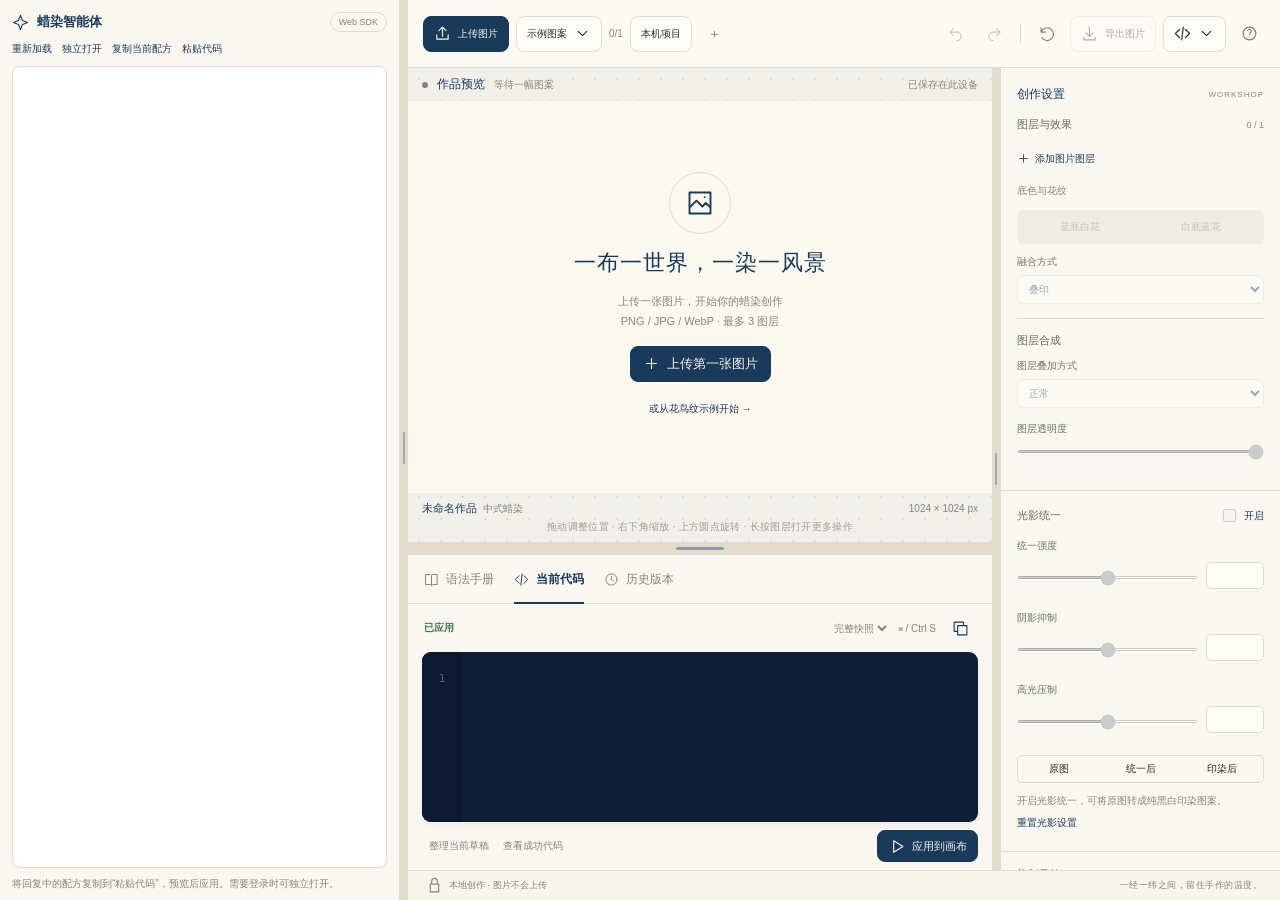
==== engine/batik_compiler.html @ e0a74988 "first commit" ====
<!doctype html>
<html lang="zh-CN"><head><meta charset="utf-8"><meta name="viewport" content="width=device-width,initial-scale=1"><title>蜡染单图编译器 · BatikScript</title><link rel="icon" href="../web/assets/favicon.svg" type="image/svg+xml"><link rel="stylesheet" href="../web/style.css"></head><body data-entry="single"><div id="app"><p class="boot">正在铺开画布…</p></div><noscript>请开启 JavaScript。</noscript><script src="../shared/registry.js"></script><script src="../shared/parser.js"></script><script src="../shared/renderer-legacy.js"></script><script src="../shared/renderer.js"></script><script src="../shared/formatter.js"></script><script src="../shared/storage.js"></script><script src="../shared/ai-adapter.js"></script><script src="../web/workshop-controls.js"></script><script src="../web/app.js"></script></body></html>
---- web/style.css ----
:root{--indigo:#1a3a5c;--indigo-light:#2c5282;--indigo-dark:#0f1e36;--cream:#f7f3e9;--paper:#f5f0e8;--earth:#e8dcc4;--bg-soft:#faf7f1;--line:#e3dccd;--ink:#2a2a28;--muted:#8a8578;--ok:#3d7a4a;--warn:#a86c20;--err:#b3413a;font-family:"Noto Sans SC","PingFang SC","Microsoft YaHei",sans-serif;color:var(--ink);font-size:13px;background:var(--bg-soft)}*{box-sizing:border-box}body{margin:0}button,input,textarea,select{font:inherit}button{cursor:pointer}button,a,input,textarea,select{outline-offset:4px}button:focus-visible,a:focus-visible,input:focus-visible,textarea:focus-visible,select:focus-visible{outline:2px solid #4f86ae}button:disabled{opacity:.38;cursor:not-allowed}button{color:inherit;border:0;background:none;transition:background .15s,color .15s}button:hover:not(:disabled){background:#e9e6dc}svg.icon{width:17px;height:17px;fill:none;stroke:currentColor;stroke-width:1.6;stroke-linecap:round;stroke-linejoin:round;flex:none}h1,h2,h3,p{margin:0}button.primary,.primary{background:var(--indigo);color:var(--cream);border-radius:8px}button.primary:hover:not(:disabled){background:var(--indigo-light)}.btn{display:inline-flex;align-items:center;justify-content:center;gap:7px;min-height:36px;padding:0 12px;border:1px solid var(--line);border-radius:8px;background:#fffdf8;white-space:nowrap}.btn.primary{border-color:var(--indigo)}.icon-btn{display:inline-flex;align-items:center;justify-content:center;width:32px;height:32px;border-radius:7px;color:var(--indigo)}.muted{color:var(--muted)}.eyebrow{font-size:10px;letter-spacing:2px;text-transform:uppercase;color:var(--muted)}.badge{display:inline-flex;gap:5px;align-items:center;font-size:10px;padding:4px 8px;border:1px solid var(--line);border-radius:99px;white-space:nowrap}.dot{display:inline-block;width:6px;height:6px;border-radius:50%;background:currentColor}.success{color:var(--ok)}.warning{color:var(--warn)}.danger{color:var(--err)}[hidden]{display:none!important}#app{height:100dvh;min-height:640px;display:flex;overflow:hidden}.boot{padding:40px}.left{width:40%;min-width:400px;max-width:560px;display:flex;flex-direction:column;border-right:1px solid var(--line);background:var(--bg-soft);z-index:2}.brand{height:99px;min-height:99px;padding:22px 26px;display:flex;gap:13px;align-items:center;background:var(--cream);border-bottom:1px solid var(--line)}.brand-seal{width:46px;height:46px;display:grid;place-items:center;border-radius:11px;background:var(--indigo);color:var(--cream);font:30px "Noto Serif SC","Songti SC",serif;position:relative}.brand-seal:after{content:"";position:absolute;inset:5px;border:1px solid #ffffff40;border-radius:7px}.brand h1{font:600 21px "Noto Serif SC","Songti SC",serif;letter-spacing:1.5px;color:var(--indigo)}.brand p{font-size:10px;letter-spacing:1.3px;margin-top:7px;color:var(--muted)}.brand .icon-btn{margin-left:auto}.assistant{height:299px;min-height:230px;max-height:40vh;display:flex;flex-direction:column;padding:18px 24px 14px;border-bottom:1px solid var(--line)}.section-heading{display:flex;align-items:center;justify-content:space-between;gap:10px}.section-heading h2{font-size:13px;font-weight:600;display:flex;gap:8px;align-items:center;color:var(--indigo)}.section-heading .badge{font-size:9px;color:var(--muted)}.chat{overflow:auto;flex:1;padding:16px 0 9px;scrollbar-width:thin}.welcome{display:flex;gap:10px}.avatar{width:25px;height:25px;flex:none;background:#e4e9eb;border-radius:7px;display:grid;place-items:center;color:var(--indigo)}.welcome h3{font-family:"Songti SC",serif;font-size:17px;letter-spacing:1px;color:var(--indigo);margin-bottom:7px}.welcome p{font-size:12px;line-height:1.85;color:#777366;max-width:330px}.quick-prompts{display:flex;gap:6px;flex-wrap:wrap;margin-top:11px}.chip{font-size:11px;background:#f0ede4;border:1px solid var(--line);border-radius:6px;padding:6px 9px;color:var(--indigo)}.chat-message{padding:10px 12px;margin:8px 0;background:var(--paper);border-radius:12px 12px 12px 3px;line-height:1.7;font-size:12px;white-space:pre-wrap;overflow-wrap:anywhere}.chat-message.user{background:var(--indigo);color:#fff;margin-left:35px;border-radius:12px 12px 3px 12px}.chat-code{font-family:monospace;background:var(--indigo-dark);color:#9fe0b8;padding:10px;border-radius:6px;white-space:pre-wrap;margin:7px 0}.chat-input{display:flex;align-items:center;gap:7px;border:1px solid var(--line);border-radius:9px;background:#fffdf8;padding:5px 6px 5px 12px}.chat-input input{min-width:0;flex:1;border:0;background:transparent;font-size:11px;height:28px;color:var(--ink)}.chat-input input::placeholder{color:#aaa596}.chat-input .send{width:29px;height:29px;display:grid;place-items:center;border-radius:7px;background:var(--indigo);color:#fff}.paste-link{font-size:10px;color:var(--indigo);white-space:nowrap;border-left:1px solid var(--line);padding:5px 9px}.language-panel{min-height:0;flex:1;display:flex;flex-direction:column}.tabs{display:flex;gap:21px;padding:0 24px;border-bottom:1px solid var(--line);min-height:49px}.tab{padding:0 0 0;display:flex;gap:7px;align-items:center;position:relative;color:var(--muted);font-size:12px;white-space:nowrap}.tab svg{width:15px;height:15px}.tab[aria-selected=true]{color:var(--indigo);font-weight:600}.tab[aria-selected=true]:after{content:"";height:2px;background:var(--indigo);position:absolute;bottom:-1px;left:0;right:0}.tab-panel{flex:1;min-height:0;display:flex;flex-direction:column}.code-meta{display:flex;align-items:center;gap:8px;padding:13px 24px 10px;font-size:10px;color:var(--muted)}.code-meta #apply-status{font-size:10px;color:var(--ok);font-weight:600}.code-meta .spacer{flex:1}.code-meta select{max-width:98px;border:0;color:var(--muted);background:transparent;font-size:10px}.editor-wrap{margin:0 18px;min-height:100px;flex:1;display:flex;border-radius:9px;overflow:hidden;background:var(--indigo-dark);box-shadow:0 3px 9px #1020380c;position:relative}.gutter{padding:17px 0;text-align:center;width:40px;background:#0c192e;color:#4e6482;font:11px/1.9 "JetBrains Mono",monospace;overflow:hidden;user-select:none;flex:none;white-space:pre}.editor{width:100%;resize:none;border:0;background:transparent;color:#9fe0b8;padding:17px 12px 17px 5px;font:12px/1.9 "JetBrains Mono","SFMono-Regular",Consolas,"PingFang SC",monospace;tab-size:2;white-space:pre;outline-offset:-3px!important;scrollbar-color:#34506c transparent;scrollbar-width:thin}.editor-footer{display:flex;justify-content:space-between;align-items:center;padding:10px 21px 13px;gap:8px}.editor-footer .btn{font-size:11px;min-height:32px;padding:0 10px}.editor-footer .text-btn{font-size:10px;color:var(--muted);padding:7px}.diagnostics{max-height:105px;overflow:auto;margin:0 18px 12px;border:1px solid #d9c6a2;border-radius:7px;background:#fbf4e4}.diagnostics button{display:block;width:100%;text-align:left;font-size:10px;padding:7px 9px;line-height:1.5;color:#896027}.handbook,.history{overflow:auto;padding:16px 22px}.manual-card{padding:12px;border:1px solid var(--line);border-radius:9px;margin-bottom:9px;background:#fffdf8}.manual-card strong{font-size:12px;color:var(--indigo)}.manual-card p{margin:6px 0;font-size:11px;color:var(--muted);line-height:1.7}.manual-card code{display:block;font-size:11px;color:var(--indigo);background:#eff0eb;padding:7px;border-radius:4px}.history-item{border-bottom:1px solid var(--line);padding:11px 0;display:flex;gap:10px;align-items:center}.history-item .history-info{flex:1}.history-item strong{display:block;font-size:12px;font-weight:500}.history-item small{display:block;font-size:10px;color:var(--muted);margin-top:5px}.history-empty{font-size:12px;color:var(--muted);line-height:1.9}.workspace{flex:1;min-width:0;display:flex;flex-direction:column;background:#f0efe9;position:relative}.toolbar{min-height:68px;display:flex;gap:8px;align-items:center;justify-content:space-between;padding:13px 22px;border-bottom:1px solid var(--line);background:#fcfaf5;flex-wrap:wrap}.toolbar-group{display:flex;gap:7px;align-items:center}.toolbar .btn{font-size:11px;padding:0 10px}.toolbar .icon-btn{color:#7c7c72}.separator{height:20px;width:1px;background:var(--line);margin:0 3px}.dropdown{position:relative}.dropdown summary{list-style:none;cursor:pointer}.dropdown summary::-webkit-details-marker{display:none}.dropdown[open]>summary{background:#ebe8de}.menu{position:absolute;top:calc(100% + 6px);left:0;z-index:20;min-width:200px;max-width:calc(100vw - 30px);border:1px solid var(--line);border-radius:10px;background:#fffdf8;padding:6px;box-shadow:0 10px 30px #00000024}.menu.right{left:auto;right:0}.menu button{display:flex;align-items:center;gap:9px;text-align:left;width:100%;padding:10px;border-radius:5px;font-size:11px;white-space:nowrap}.menu small{display:block;font-size:9px;color:var(--muted);margin-top:3px}.menu img{width:36px;height:36px;background:var(--indigo);border-radius:5px}.workbody{min-height:0;flex:1;display:flex}.studio{min-width:0;flex:1;display:flex;flex-direction:column;position:relative;background-image:radial-gradient(#1a3a5c16 .8px,transparent .8px);background-size:22px 22px}.stage-heading{display:flex;justify-content:space-between;align-items:center;padding:8px 14px;gap:12px}.stage-heading h2{font-size:12px;font-weight:500;color:var(--indigo);display:flex;gap:9px;align-items:center}.stage-heading span{font-size:10px;color:var(--muted)}
.stage{flex:1;min-height:0;display:grid;place-items:center;position:relative;container-type:size}
.canvas-wrap{position:relative;aspect-ratio:1;width:min(100cqw,100cqh);box-shadow:0 12px 40px #1a3a5c2e;background:var(--earth);touch-action:none}
.canvas-wrap canvas{display:block;width:100%;height:100%}.canvas-wrap canvas:focus-visible{outline-offset:-2px}
.stage.drag-over::after{content:"";position:absolute;inset:0;z-index:1;border:3px dashed var(--indigo);pointer-events:none}
.canvas-wrap.comparing:after{content:"原图对照";position:absolute;top:12px;left:12px;background:#ffffffd9;padding:5px 10px;border-radius:5px;font-size:10px;color:var(--indigo)}.selection{position:absolute;border:1px solid #e5edf5bb;pointer-events:none;transform-origin:center}.selection i{width:7px;height:7px;border:1px solid #5b708a;background:#f7f3e9;position:absolute}.selection i:nth-child(1){left:-4px;top:-4px}.selection i:nth-child(2){right:-4px;top:-4px}.selection i:nth-child(3){left:-4px;bottom:-4px}.selection i:nth-child(4){right:-4px;bottom:-4px;cursor:nwse-resize;pointer-events:auto;width:10px;height:10px}.selection .rotate-handle{position:absolute;left:calc(50% - 5px);top:-24px;pointer-events:auto;width:10px;height:10px;border:1px solid #8293a7;border-radius:50%;background:var(--cream);cursor:grab}.selection .rotate-handle:after{content:"";height:14px;width:1px;background:#d5e0eb;position:absolute;left:4px;top:9px}.empty-canvas{position:absolute;inset:0;display:flex;flex-direction:column;align-items:center;justify-content:center;gap:14px;text-align:center;padding:24px;color:var(--indigo);background:#fbf8ef}.empty-symbol{width:62px;height:62px;border:1px solid var(--line);border-radius:50%;display:grid;place-items:center}.empty-symbol svg{width:28px;height:28px}.empty-canvas h3{font:22px "Songti SC",serif;letter-spacing:1px}.empty-canvas p{font-size:11px;line-height:1.8;color:var(--muted)}.art-caption{display:flex;justify-content:space-between;align-items:center;padding:8px 14px 0;color:var(--muted);font-size:10px;gap:10px}.art-caption strong{font-size:11px;font-weight:500;color:var(--indigo);margin-right:6px}.art-caption>span:first-child{min-width:0;overflow:hidden;text-overflow:ellipsis;white-space:nowrap}#dimensions{flex:none}.stage-hint{font-size:10px;text-align:center;color:#a09c90;padding:4px 12px 8px;letter-spacing:.3px}.canvas-tools{position:absolute;bottom:12px;right:12px;display:flex;background:#faf7f1eb;backdrop-filter:blur(8px);padding:3px;border:1px solid #fff9;border-radius:7px;box-shadow:0 2px 10px #0001}.canvas-tools .icon-btn{width:28px;height:28px}.inspector{width:225px;min-width:225px;background:#f9f7f0;border-left:1px solid var(--line);overflow:auto;scrollbar-width:thin}.inspector-title{padding:18px 16px 14px;display:flex;align-items:center;justify-content:space-between;font-size:12px;color:var(--indigo)}.inspector-title .eyebrow{font-size:8px;letter-spacing:1px}.inspector-section{padding:15px 16px;border-top:1px solid var(--line)}.inspector-section h3{font-size:11px;font-weight:500;margin-bottom:12px;display:flex;align-items:center;justify-content:space-between;color:#6a6c65}.inspector-section h3 span{font-size:9px;color:var(--muted)}.layer-item{border:1px solid var(--line);border-radius:7px;padding:7px;display:flex;align-items:center;gap:7px;margin:6px 0;background:#fffcf6}.layer-item.selected{border-color:#7e94a7;background:#edf0ed;box-shadow:inset 2px 0 var(--indigo)}.layer-select{display:flex;align-items:center;gap:8px;min-width:0;flex:1;text-align:left;padding:0}.layer-thumb{width:30px;height:30px;background:var(--indigo);border:1px solid #d0d3cc;object-fit:cover;border-radius:4px}.layer-name{min-width:0;flex:1}.layer-name strong{display:block;font-weight:500;font-size:10px;overflow:hidden;text-overflow:ellipsis;white-space:nowrap;max-width:110px}.layer-name small{display:block;color:var(--muted);font-size:9px;margin-top:3px}.layer-item .icon-btn{width:22px;height:26px}.layer-item .icon-btn svg{width:13px}.field{display:flex;flex-direction:column;gap:6px;margin-top:11px}.field label,.control-label{font-size:10px;color:#77796f}.field select,.field input[type=number]{border:1px solid var(--line);border-radius:5px;background:#fffdf8;padding:7px;min-width:0;color:var(--indigo);width:100%;font-size:10px}.field select:disabled{opacity:.4}.segmented{display:flex;background:#eeece3;padding:3px;border-radius:6px;margin-top:10px}.segmented button{font-size:10px;padding:7px 3px;flex:1;border-radius:4px;color:var(--muted)}.segmented button.active{background:#fffdf8;color:var(--indigo);box-shadow:0 1px 3px #00000010}.swatches{display:grid;grid-template-columns:repeat(7,1fr);gap:7px;margin-top:10px}.swatch{width:20px;height:20px;border-radius:50%;padding:0;position:relative;box-shadow:inset 0 0 0 1px #0001}.swatch:hover{transform:scale(1.1)}.swatch.active:after{content:"";position:absolute;inset:-4px;border:1px solid var(--indigo);border-radius:50%}.swatch .tick{color:white;font-size:9px;text-shadow:0 1px 2px #0009}.range-control{margin:14px 0}.range-top{display:flex;justify-content:space-between;align-items:center;font-size:10px;color:#6c716a;margin-bottom:5px}.range-top output{font-size:10px;color:var(--indigo);font-family:monospace}.range-control input{width:100%;height:3px;accent-color:var(--indigo);cursor:pointer;margin:8px 0}.more-controls summary{cursor:pointer;font-size:10px;color:var(--muted);padding:6px 0}.transform-grid{display:grid;grid-template-columns:1fr 1fr;gap:8px}.transform-grid .field{margin-top:4px}.tiny-btn{font-size:10px;color:var(--indigo);padding:6px 0;display:flex;align-items:center;gap:5px}.tiny-btn svg{width:13px}.overlay-list{font-size:10px;line-height:1.8;color:var(--muted)}.overlay-row{display:flex;align-items:center;justify-content:space-between;margin:6px 0}.overlay-row .dot{width:9px;height:9px;margin-right:5px}.overlay-row button{font-size:14px}.animation-bar{display:flex;gap:10px;align-items:center;padding:11px 22px;border-top:1px solid var(--line);background:#faf8f0;font-size:10px;color:var(--indigo)}.animation-bar input[type=range]{flex:1;min-width:30px;accent-color:var(--indigo);height:3px}.animation-bar label{display:flex;align-items:center;gap:5px;white-space:nowrap}.statusbar{height:30px;min-height:30px;display:flex;align-items:center;justify-content:space-between;border-top:1px solid var(--line);background:#f8f5ed;padding:0 18px;font-size:9px;color:var(--muted);gap:10px}.statusbar .status-left{display:flex;align-items:center;gap:6px}.statusbar .status-right{letter-spacing:.5px}.toast{position:fixed;bottom:27px;left:50%;transform:translateX(-50%);z-index:100;background:var(--indigo-dark);color:var(--cream);border:1px solid #fff2;border-radius:99px;padding:12px 22px;font-size:12px;box-shadow:0 10px 30px #0002;max-width:90vw;text-align:center;line-height:1.6}.busy{position:absolute;left:50%;top:70px;transform:translateX(-50%);background:#fffdf6f5;padding:9px 14px;border-radius:7px;box-shadow:0 4px 20px #0001;font-size:10px;z-index:8;white-space:nowrap;display:flex;align-items:center;gap:12px}.busy button{color:var(--err);font-size:10px}.context-menu{position:fixed;z-index:40;min-width:140px;background:#fffdf8;border:1px solid var(--line);border-radius:8px;padding:5px;box-shadow:0 10px 30px #0002}.context-menu button{display:block;width:100%;text-align:left;padding:8px 12px;font-size:11px;border-radius:4px}dialog{border:1px solid var(--line);border-radius:16px;background:var(--bg-soft);color:var(--ink);box-shadow:0 20px 100px #0003;width:min(600px,94vw);padding:0;max-height:88dvh;overflow:auto}dialog::backdrop{background:#0f1e3677;backdrop-filter:blur(4px)}.modal-head{padding:21px 24px 17px;border-bottom:1px solid var(--line);display:flex;justify-content:space-between;align-items:center}.modal-head h2{font:600 19px "Songti SC",serif;color:var(--indigo);letter-spacing:1px}.modal-body{padding:22px 24px;font-size:12px;line-height:1.9}.modal-body p{margin-bottom:12px;color:#777366}.modal-body textarea{display:block;resize:vertical;width:100%;height:225px;border:0;border-radius:8px;background:var(--indigo-dark);color:#9fe0b8;padding:16px;font:12px/1.9 monospace}.modal-body label{display:flex;gap:8px;align-items:center;margin:10px 0}.modal-body select,.modal-body input[type=number]{border:1px solid var(--line);border-radius:5px;padding:7px;background:#fff}.modal-footer{padding:15px 24px;display:flex;justify-content:flex-end;gap:9px;border-top:1px solid var(--line)}.preview-diagnostics{max-height:155px;overflow:auto;background:var(--paper);padding:12px;border-radius:7px;font-size:11px;margin-top:12px}.choice-btn{display:block;width:100%;text-align:left;border:1px solid var(--line);padding:10px;border-radius:5px;margin-top:8px;white-space:pre-wrap}.help-step{display:flex;gap:13px;margin:18px 0}.help-step b{display:grid;place-items:center;width:27px;height:27px;flex:none;border:1px solid var(--line);border-radius:50%;color:var(--indigo);font:15px serif}.help-step strong{font-size:12px;color:var(--indigo)}.help-step p{margin:4px 0;font-size:11px}.check-row{display:flex;justify-content:space-between;align-items:center;font-size:10px;color:var(--muted);gap:8px;margin-top:12px}#save-indicator{max-width:230px;overflow:hidden;text-overflow:ellipsis;white-space:nowrap}.mobile-inspector{display:none}
@media(min-height:1000px){.assistant{height:350px}.brand{height:108px;min-height:108px}}
@media(max-width:1250px){.toolbar{padding:12px;gap:6px}.toolbar .btn{padding:0 8px}.inspector{width:205px;min-width:205px}.inspector-section{padding:13px}.brand{padding:22px}.brand h1{font-size:19px}.toolbar .optional-label{display:none}.statusbar .status-right{display:none}}
@media(min-width:900px) and (max-width:1100px){.inspector{position:absolute;top:69px;bottom:30px;right:0;z-index:15;box-shadow:-8px 0 30px #0001}.inspector:not(.mobile-open){display:none}.mobile-inspector{display:inline-flex}}
@media(max-width:899px){#app{height:auto;min-height:100dvh;overflow:visible;flex-direction:column}.left{width:100%;min-width:0;max-width:none;height:58dvh;min-height:520px;border-right:0;border-bottom:1px solid var(--line)}.brand{height:78px;min-height:78px;padding:15px 20px}.brand h1{font-size:20px}.brand-seal{width:41px;height:41px;font-size:27px}.assistant{height:205px;min-height:155px;padding:12px 20px}.chat{padding:10px 0 5px}.welcome h3{font-size:15px}.welcome p{max-width:none;font-size:11px}.quick-prompts{margin-top:8px}.quick-prompts .chip{padding:4px 8px;font-size:10px}.tabs{min-height:42px;padding:0 20px}.code-meta{padding:8px 20px}.editor-wrap{min-height:90px}.editor{font-size:11px;padding-top:10px}.gutter{padding-top:10px}.editor-footer{padding:7px 20px}.diagnostics{max-height:58px;margin-bottom:7px}.workspace{min-height:650px;height:calc(100dvh - 75px)}.toolbar{min-height:65px;padding:12px}.toolbar-group{gap:5px}.toolbar .btn{min-height:34px;font-size:10px;padding:0 8px}.toolbar .icon-btn{width:27px}.toolbar .optional-label{display:none}.inspector{position:absolute;right:0;top:65px;bottom:30px;z-index:15;width:225px;box-shadow:-8px 0 30px #0001}.inspector:not(.mobile-open){display:none}.mobile-inspector{display:inline-flex}.animation-bar{padding:8px 12px;gap:6px}.animation-bar .btn{padding:0 8px;min-height:30px;font-size:10px}.animation-bar label{font-size:9px}.statusbar{padding:0 12px;font-size:9px}.toast{bottom:18px;font-size:11px;width:max-content;max-width:92vw}.help-step{margin:12px 0}}
.studio{overflow:hidden}
@media(prefers-reduced-motion:reduce){*{scroll-behavior:auto!important;transition:none!important}} 
/* v0.2 workshop: independently resizable panels and dye controls. */
@media(min-width:1100px){.left{width:var(--left-width,400px);min-width:300px;max-width:none;flex:none}.inspector{width:var(--right-width,280px);min-width:240px;flex:none}.studio{min-width:360px}.splitter{width:8px;flex:none;cursor:col-resize;background:var(--line);position:relative;touch-action:none;z-index:3}.splitter:after{content:"";position:absolute;width:2px;height:32px;top:48%;left:3px;background:#9badaf;border-radius:2px}.splitter:hover,.splitter.dragging,.splitter:focus-visible{background:#9bb0ba}.toolbar{padding:12px 15px}.toolbar-group{flex-wrap:wrap}}
@media(max-width:1099px){.splitter{display:none}}
.toggle{display:flex;gap:5px;align-items:center;font-size:10px;color:var(--indigo)}.toggle input{accent-color:var(--indigo)}.view-tabs{display:flex;border:1px solid var(--line);border-radius:5px;overflow:hidden;margin-top:12px}.view-tabs button{flex:1;padding:6px 0;font-size:10px}.field-help{font-size:10px;line-height:1.8;color:var(--muted);margin-top:9px}.ratio-bar{display:flex;height:9px;border-radius:5px;overflow:hidden;margin:10px 0}.ratio-bar span{height:100%}.palette-row{background:#fffdf8;border:1px solid var(--line);border-radius:7px;padding:9px;margin:9px 0}.palette-row-head{display:flex;align-items:center;gap:5px;min-width:0}.palette-row-head strong{font-size:9px;white-space:nowrap}.palette-row-head input[type=color]{border:0;padding:0;width:24px;height:24px;background:none;flex:none}.palette-row-head select{min-width:0;flex:1;background:#faf8f2;border:1px solid var(--line);border-radius:4px;padding:3px;font-size:10px}.palette-row-head button{font-size:16px;padding:0 3px}.palette-number{display:flex;gap:5px;align-items:center;font-size:9px;color:var(--muted);margin-top:9px}.palette-number input[type=range]{width:40px;min-width:20px;flex:1;accent-color:var(--indigo);height:3px}.palette-number input[type=number]{width:48px;padding:3px;border:1px solid var(--line);border-radius:4px;color:var(--indigo);font-size:10px}.palette-seed{display:flex;gap:5px;margin-top:9px}.palette-seed input{width:55px;min-width:0;flex:1;font-size:10px;border:1px solid var(--line);border-radius:4px;padding:4px}.palette-seed .chip{font-size:9px;padding:4px}.palette-actions{display:flex;gap:6px;margin-top:10px}.palette-actions button{flex:1}.layer-hidden{opacity:.5}.canvas-wrap[data-view]:not([data-view=""]):after{content:attr(data-view);position:absolute;top:10px;left:10px;border-radius:5px;background:#fffdf5e6;padding:5px 9px;font-size:10px;color:var(--indigo)}#time-label{white-space:nowrap;font-size:9px}.animation-bar{flex-wrap:wrap}#progress{min-width:50px}.editor-footer{flex-wrap:wrap}.toolbar .btn{font-size:10px}
.range-control{position:relative}.range-control .percent-input{width:58px;min-height:27px;margin-top:4px;background:#fffdf8;border:1px solid var(--line);border-radius:5px;padding:3px 5px;font-size:11px}.range-control:has(.percent-input)>input[type=range]{width:calc(100% - 66px);margin-right:8px;vertical-align:middle}.range-control .percent-input{vertical-align:middle}
@media(min-width:900px) and (max-width:1099px){.left{width:var(--left-width,400px);min-width:300px;max-width:none;flex:none}.splitter-left{display:block;flex:0 0 8px;cursor:col-resize;background:#e3dccd88;touch-action:none}.studio{min-width:360px}}
@media(min-width:1100px){.left{container-type:inline-size}.brand{padding:18px 18px}.brand h1{font-size:19px}.brand p{letter-spacing:.6px}.brand-seal{flex:none}.tabs{gap:14px;padding:0 16px}.assistant{padding:18px 16px 14px}.section-heading{flex-wrap:wrap}.code-meta{padding-left:16px;padding-right:16px}.editor-footer{padding-left:14px;padding-right:14px}}
@media(min-width:1100px){.inspector{position:static;box-shadow:none}.inspector:not(.mobile-open){display:block}.mobile-inspector{display:none}}

.layer-compositing{border-top:1px solid var(--line);margin-top:14px;padding-top:14px}.layer-compositing h4{font-size:11px;font-weight:500;color:#6a6c65;margin:0 0 10px}

/* Agent conversation shares the existing left panel. */
.agent-tools{display:flex;align-items:center;gap:9px;margin-top:7px;flex-wrap:wrap}.agent-tools .tiny-btn{font-size:10px;padding:2px 0}.agent-tools>span{font-size:9px;color:var(--muted)}.assistant{height:350px;min-height:260px;max-height:48vh}.assistant .section-heading h2{white-space:nowrap}.assistant .badge{font-size:9px;white-space:normal}.chat-message .btn{display:flex;margin-top:9px;font-size:10px;white-space:normal}.agent-request-status{margin:8px 0;color:var(--warn)}#agent-connection-status{color:var(--indigo);margin:14px 0}.chat-message{word-break:break-word}
@media(max-width:899px){.assistant{height:235px;min-height:200px;padding-top:10px;padding-bottom:10px}.assistant .chat{padding-top:8px}.assistant .welcome h3{font-size:14px}.agent-tools{gap:8px;margin-top:5px}}

.assistant-sdk{height:420px;min-height:300px;max-height:54vh;padding:12px 12px 8px;gap:8px}.assistant-sdk .agent-tools{margin:0;gap:10px}.assistant-sdk .agent-tools a{font-size:10px;color:var(--indigo);text-decoration:none}.assistant-sdk iframe{display:block;width:100%;min-height:0;flex:1;border:1px solid var(--line);border-radius:8px;background:#fff}.sdk-hint{font-size:10px;color:var(--muted);line-height:1.6}
@media(max-width:899px){.left:has(.assistant-sdk){height:850px;min-height:830px}.assistant-sdk{height:430px;min-height:360px;max-height:none}.left:has(.assistant-sdk) .language-panel{flex:1;min-height:300px}}

/* Full-height conversation, with code tools beneath the artwork. */
.left>.assistant-sdk{height:auto;min-height:0;max-height:none;flex:1;border-bottom:0}
.preview-panel{height:var(--preview-height,300px);min-height:200px;min-width:0;flex:none;display:flex;flex-direction:column;position:relative}
.studio{overflow:auto}
.studio>.language-panel{flex:none;height:var(--tools-height,260px);min-height:240px;border-top:1px solid var(--line);background:var(--bg-soft)}
.studio .tabs{padding:0 16px;gap:20px;flex:none}
.studio .code-meta{padding:8px 16px;flex:none}
.studio .editor-wrap{margin:0 14px}
.studio .editor-footer{padding:8px 14px;flex:none}
.studio .diagnostics{margin:6px 14px;flex-shrink:1}
@media(max-width:899px){.left:has(.assistant-sdk){height:clamp(400px,70dvh,640px);min-height:400px}.left>.assistant-sdk{height:auto;min-height:0;max-height:none}.studio>.language-panel{min-height:240px}.preview-panel{min-height:200px}}

.row-splitter{height:12px;flex:none;position:relative;display:grid;place-items:center;background:var(--line);cursor:row-resize;touch-action:none;outline-offset:-2px}
.row-splitter:after{content:"";width:48px;height:3px;border-radius:3px;background:#8c9ba5}
.row-splitter:hover,.row-splitter:focus-visible,.row-splitter.dragging{background:#c4d2d8}
.row-splitter.dragging{user-select:none}
.studio .tab-panel{overflow:auto}
@media(max-width:899px){.row-splitter{height:20px}}
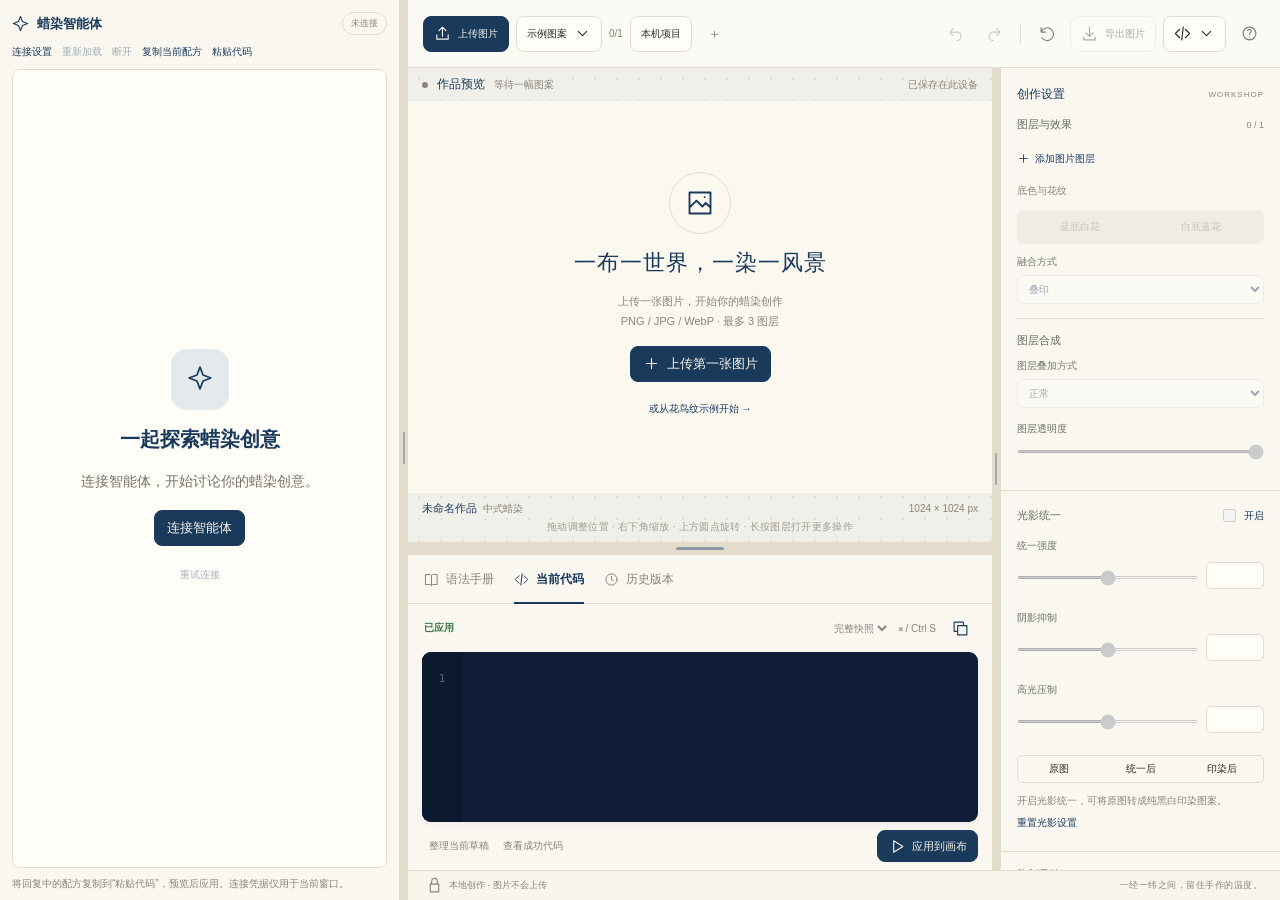
==== commit f29e04c7: "feat: install official Coze SDK client in assistant panel" ====
--- a/engine/batik_compiler.html
+++ b/engine/batik_compiler.html
@@ -1,2 +1,2 @@
 <!doctype html>
-<html lang="zh-CN"><head><meta charset="utf-8"><meta name="viewport" content="width=device-width,initial-scale=1"><title>蜡染单图编译器 · BatikScript</title><link rel="icon" href="../web/assets/favicon.svg" type="image/svg+xml"><link rel="stylesheet" href="../web/style.css"></head><body data-entry="single"><div id="app"><p class="boot">正在铺开画布…</p></div><noscript>请开启 JavaScript。</noscript><script src="../shared/registry.js"></script><script src="../shared/parser.js"></script><script src="../shared/renderer-legacy.js"></script><script src="../shared/renderer.js"></script><script src="../shared/formatter.js"></script><script src="../shared/storage.js"></script><script src="../shared/ai-adapter.js"></script><script src="../web/workshop-controls.js"></script><script src="../web/app.js"></script></body></html>
+<html lang="zh-CN"><head><meta charset="utf-8"><meta name="viewport" content="width=device-width,initial-scale=1"><title>蜡染单图编译器 · BatikScript</title><link rel="icon" href="../web/assets/favicon.svg" type="image/svg+xml"><link rel="stylesheet" href="../web/style.css"></head><body data-entry="single"><div id="app"><p class="boot">正在铺开画布…</p></div><noscript>请开启 JavaScript。</noscript><script src="../shared/registry.js"></script><script src="../shared/parser.js"></script><script src="../shared/renderer-legacy.js"></script><script src="../shared/renderer.js"></script><script src="../shared/formatter.js"></script><script src="../shared/storage.js"></script><script src="../shared/ai-adapter.js"></script><script src="../web/workshop-controls.js"></script><script src="../shared/coze-sdk.js"></script><script src="../web/coze-config.js"></script><script src="../web/app.js"></script></body></html>
--- a/web/style.css
+++ b/web/style.css
@@ -46,3 +46,6 @@
 .row-splitter.dragging{user-select:none}
 .studio .tab-panel{overflow:auto}
 @media(max-width:899px){.row-splitter{height:20px}}
+
+/* Optional official Coze SDK, isolated from the local art workspace. */
+.sdk-view{position:relative;flex:1;min-height:0;overflow:hidden;border:1px solid var(--line);border-radius:8px;background:#fff}.assistant-sdk .sdk-view>iframe{width:100%;height:100%;border:0;border-radius:0}.sdk-placeholder{position:absolute;inset:0;display:flex;flex-direction:column;align-items:center;justify-content:center;gap:16px;padding:24px;text-align:center;background:#fffdf8}.sdk-symbol{padding:16px;border-radius:16px;background:#e4e9eb;color:var(--indigo)}.sdk-symbol svg{width:26px;height:26px}.sdk-placeholder h3{font-family:"Songti SC",serif;font-size:20px;color:var(--indigo)}.sdk-placeholder p{max-width:300px;line-height:1.8;color:#777366;font-size:14px}.sdk-settings label{display:block;margin-top:16px;font-size:14px}.sdk-settings input{display:block;width:100%;padding:11px;margin:8px 0;border:1px solid var(--line);border-radius:7px;background:#fff}.sdk-settings details{margin:18px 0}.sdk-settings summary{cursor:pointer;color:var(--indigo)}#sdk-form-status{color:var(--err)}
